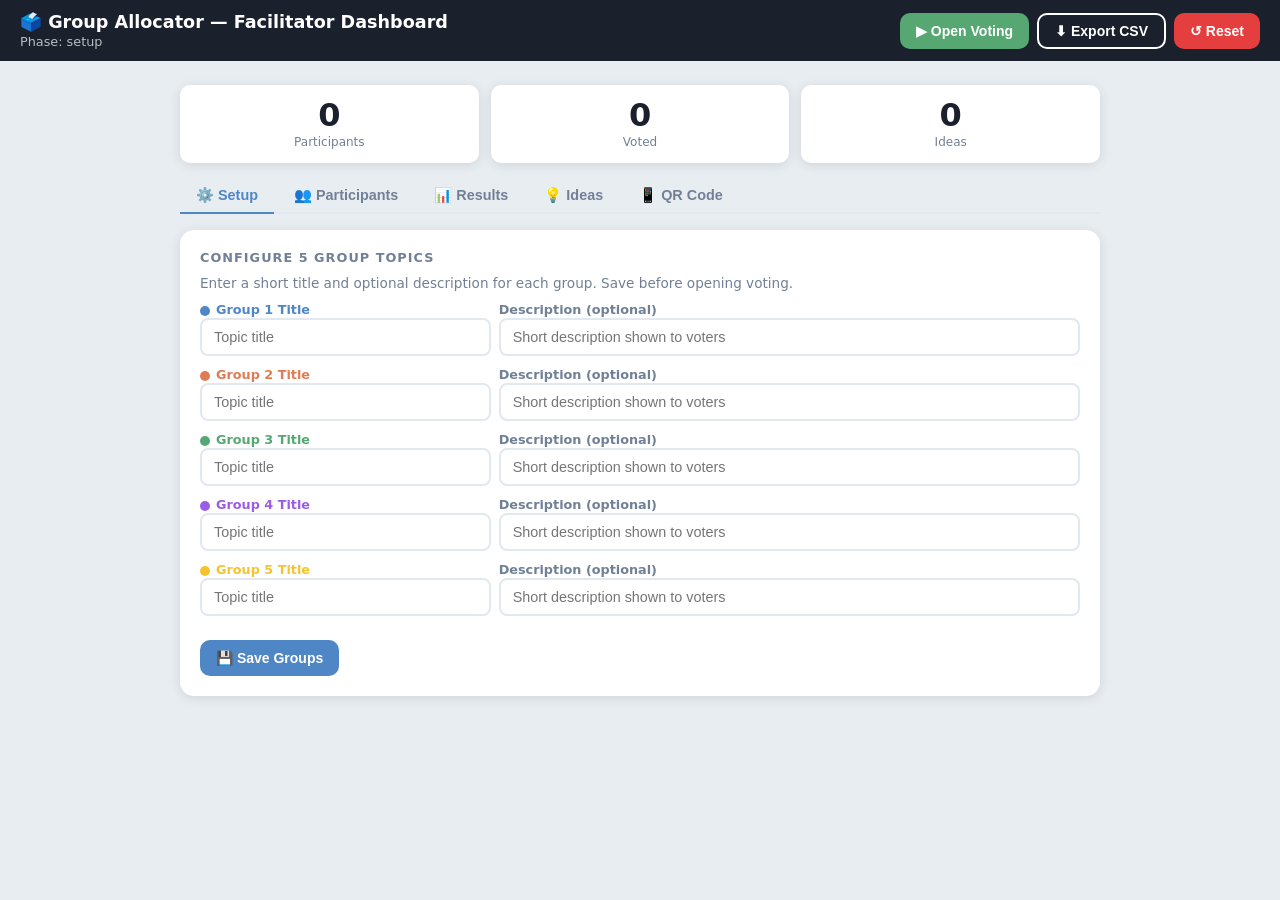
==== public/admin.html @ e99c0c17 "Initial commit" ====
<!DOCTYPE html>
<html lang="en">
<head>
  <meta charset="UTF-8" />
  <meta name="viewport" content="width=device-width, initial-scale=1.0" />
  <title>Facilitator Dashboard</title>
  <link rel="stylesheet" href="style.css" />
  <style>
    body { background: #e8edf2; }
    .admin-topbar {
      background: #1a202c;
      color: #fff;
      padding: 12px 20px;
      display: flex;
      align-items: center;
      justify-content: space-between;
      gap: 12px;
      flex-wrap: wrap;
    }
    .admin-topbar h1 { font-size: 1.1rem; font-weight: 700; }
    .admin-topbar .controls { display: flex; gap: 8px; flex-wrap: wrap; }

    .stats-row {
      display: flex;
      gap: 12px;
      margin-bottom: 16px;
      flex-wrap: wrap;
    }
    .stat-box {
      background: #fff;
      border-radius: 10px;
      padding: 14px 18px;
      flex: 1;
      min-width: 100px;
      text-align: center;
      box-shadow: var(--shadow);
    }
    .stat-box .stat-val { font-size: 2rem; font-weight: 800; line-height: 1; }
    .stat-box .stat-lbl { font-size: 0.75rem; color: var(--muted); margin-top: 4px; }

    .group-input-row {
      display: grid;
      grid-template-columns: 1fr 2fr;
      gap: 8px;
      margin-bottom: 8px;
    }
    @media(max-width:500px) { .group-input-row { grid-template-columns: 1fr; } }

    .group-dot {
      display: inline-block;
      width: 10px;
      height: 10px;
      border-radius: 50%;
      margin-right: 6px;
      vertical-align: middle;
    }

    .alloc-group {
      border-radius: 10px;
      padding: 14px;
      margin-bottom: 10px;
      border-left: 5px solid;
    }
    .alloc-group-title {
      font-weight: 700;
      font-size: 1rem;
      margin-bottom: 6px;
    }
    .alloc-members {
      display: flex;
      flex-wrap: wrap;
      gap: 6px;
    }
    .member-chip {
      background: rgba(0,0,0,0.07);
      border-radius: 99px;
      padding: 3px 12px;
      font-size: 0.8rem;
      font-weight: 500;
    }

    .tab-bar {
      display: flex;
      gap: 4px;
      margin-bottom: 16px;
      border-bottom: 2px solid #e2e8f0;
    }
    .tab-btn {
      padding: 8px 16px;
      border: none;
      background: none;
      cursor: pointer;
      font-size: 0.9rem;
      font-weight: 600;
      color: var(--muted);
      border-bottom: 2px solid transparent;
      margin-bottom: -2px;
      transition: color 0.15s;
    }
    .tab-btn.active { color: var(--c1); border-bottom-color: var(--c1); }

    .tab-panel { display: none; }
    .tab-panel.active { display: block; }

    #qr-img { display: block; margin: 0 auto; max-width: 220px; border-radius: 8px; }
  </style>
</head>
<body>

<!-- Top bar -->
<div class="admin-topbar">
  <div>
    <h1>🗳️ Group Allocator — Facilitator Dashboard</h1>
    <div id="phase-label" style="font-size:0.8rem; opacity:0.7; margin-top:2px;">Phase: setup</div>
  </div>
  <div class="controls">
    <button class="btn btn-success btn-sm" id="btn-open"    onclick="adminAction('open')">▶ Open Voting</button>
    <button class="btn btn-warning btn-sm" id="btn-close"   onclick="adminAction('close')" style="display:none">⏹ Close Voting</button>
    <button class="btn btn-primary btn-sm" id="btn-allocate" onclick="adminAction('allocate')" style="display:none">⚡ Run Allocation</button>
    <button class="btn btn-purple btn-sm" id="btn-ideas"   onclick="adminAction('ideas')" style="display:none">💡 Open Ideas</button>
    <button class="btn btn-outline btn-sm" style="color:#fff;border-color:#fff" onclick="exportCSV()">⬇ Export CSV</button>
    <button class="btn btn-danger btn-sm" onclick="confirmReset()">↺ Reset</button>
  </div>
</div>

<div class="page-wide">

  <!-- Stats -->
  <div class="stats-row">
    <div class="stat-box">
      <div class="stat-val" id="stat-participants">0</div>
      <div class="stat-lbl">Participants</div>
    </div>
    <div class="stat-box">
      <div class="stat-val" id="stat-voted">0</div>
      <div class="stat-lbl">Voted</div>
    </div>
    <div class="stat-box">
      <div class="stat-val" id="stat-ideas">0</div>
      <div class="stat-lbl">Ideas</div>
    </div>
  </div>

  <!-- Tabs -->
  <div class="tab-bar">
    <button class="tab-btn active" onclick="switchTab('setup')">⚙️ Setup</button>
    <button class="tab-btn" onclick="switchTab('participants')">👥 Participants</button>
    <button class="tab-btn" onclick="switchTab('results')">📊 Results</button>
    <button class="tab-btn" onclick="switchTab('ideas-tab')">💡 Ideas</button>
    <button class="tab-btn" onclick="switchTab('qr')">📱 QR Code</button>
  </div>

  <!-- ── Tab: Setup ──────────────────────────────────────────────────────────── -->
  <div class="tab-panel active" id="tab-setup">
    <div class="card">
      <div class="admin-section-title">Configure 5 Group Topics</div>
      <p class="text-muted mb-8" style="font-size:0.85rem;">Enter a short title and optional description for each group. Save before opening voting.</p>
      <div id="group-inputs">
        <!-- injected by JS -->
      </div>
      <button class="btn btn-primary btn-sm mt-16" onclick="saveGroups()">💾 Save Groups</button>
    </div>
  </div>

  <!-- ── Tab: Participants ───────────────────────────────────────────────────── -->
  <div class="tab-panel" id="tab-participants">
    <div class="card">
      <div class="admin-section-title">Registered Participants</div>
      <div id="participant-list">
        <p class="text-muted" style="font-size:0.85rem;">No participants yet.</p>
      </div>
    </div>
  </div>

  <!-- ── Tab: Results ───────────────────────────────────────────────────────── -->
  <div class="tab-panel" id="tab-results">
    <div id="results-placeholder" class="card text-center">
      <p class="text-muted">Run allocation to see group results here.</p>
    </div>
    <div id="allocation-results" style="display:none"></div>
  </div>

  <!-- ── Tab: Ideas ─────────────────────────────────────────────────────────── -->
  <div class="tab-panel" id="tab-ideas-tab">
    <div id="ideas-placeholder" class="card text-center">
      <p class="text-muted">Ideas will appear here once the ideas phase is open.</p>
    </div>
    <div id="ideas-container" style="display:none"></div>
  </div>

  <!-- ── Tab: QR Code ───────────────────────────────────────────────────────── -->
  <div class="tab-panel" id="tab-qr">
    <div class="card text-center">
      <div class="admin-section-title">Participant Join Link</div>
      <p class="text-muted mb-8" style="font-size:0.85rem;">Share this QR code or URL on your screen for participants to scan.</p>

      <!-- Network interface picker -->
      <div style="margin-bottom:12px;">
        <label style="font-size:0.8rem;font-weight:600;color:var(--muted);">Network Interface</label>
        <select id="ip-select" style="display:block;margin:6px auto;padding:8px 12px;border:2px solid #e2e8f0;border-radius:8px;font-size:0.9rem;min-width:260px;text-align:center;">
          <option value="">Loading…</option>
        </select>
      </div>

      <img id="qr-img" src="" alt="QR Code" style="display:none;" />
      <p id="qr-loading" class="text-muted">Loading QR code…</p>
      <p id="qr-error" class="text-muted" style="display:none;color:#e53e3e;"></p>
      <p class="mt-16" style="font-size:0.9rem; font-weight:600;" id="qr-url"></p>
    </div>

    <div class="card" style="text-align:left;margin-top:12px;">
      <div class="admin-section-title">⚠️ Can't connect?</div>
      <p style="font-size:0.85rem;color:var(--muted);margin-bottom:8px;">
        If phones can't reach the server, your firewall or corporate WiFi may be blocking connections. Try this:
      </p>
      <ol style="font-size:0.85rem;color:var(--muted);padding-left:20px;line-height:1.6;">
        <li><strong>Windows Mobile Hotspot:</strong> Open <em>Settings → Network → Mobile Hotspot</em>, turn it on, then have participants connect to your hotspot WiFi. Select the hotspot IP above.</li>
        <li><strong>Ask IT</strong> to temporarily allow inbound TCP on port 3000 for your laptop.</li>
      </ol>
    </div>
  </div>

  <!-- QR loader runs independently of Socket.IO -->
  <script>
    (function() {
      function loadQR(ip) {
        var qs = ip ? '?ip=' + encodeURIComponent(ip) : '';
        document.getElementById('qr-loading').style.display = '';
        document.getElementById('qr-img').style.display = 'none';
        document.getElementById('qr-error').style.display = 'none';

        fetch('/api/admin/qr' + qs)
          .then(function(r) { return r.json(); })
          .then(function(data) {
            document.getElementById('qr-img').src = data.dataUrl;
            document.getElementById('qr-img').style.display = 'block';
            document.getElementById('qr-loading').style.display = 'none';
            document.getElementById('qr-url').textContent = data.url;

            // Populate the IP dropdown (only on first load)
            var sel = document.getElementById('ip-select');
            if (sel.options.length <= 1 && data.interfaces) {
              sel.innerHTML = '';
              data.interfaces.forEach(function(iface) {
                var opt = document.createElement('option');
                opt.value = iface.ip;
                opt.textContent = iface.ip + '  (' + iface.name + ')';
                if (data.url.indexOf(iface.ip) !== -1) opt.selected = true;
                sel.appendChild(opt);
              });
            }
          })
          .catch(function(err) {
            document.getElementById('qr-loading').style.display = 'none';
            document.getElementById('qr-error').style.display = '';
            document.getElementById('qr-error').textContent = 'Failed to load QR code: ' + err.message;
          });
      }

      // Initial load
      loadQR('');

      // Re-generate QR when the user picks a different interface
      document.getElementById('ip-select').addEventListener('change', function() {
        loadQR(this.value);
      });
    })();
  </script>

  <!-- Build group inputs immediately (before socket scripts) -->
  <script>
    var GROUP_COLORS = ['#4F86C6', '#E07B54', '#57A773', '#9B5DE5', '#F4C430'];
    var GROUP_EMOJIS = ['💡', '🚀', '🌱', '🔬', '🎨'];

    function escHtml(str) {
      return String(str).replace(/&/g,'&amp;').replace(/</g,'&lt;').replace(/>/g,'&gt;').replace(/"/g,'&quot;');
    }

    function buildGroupInputs(groups) {
      var container = document.getElementById('group-inputs');
      container.innerHTML = '';
      for (var i = 0; i < 5; i++) {
        var g = (groups && groups[i]) || {};
        var color = GROUP_COLORS[i];
        container.innerHTML += '<div class="group-input-row">'
          + '<div>'
          + '<label style="font-size:0.8rem;font-weight:700;color:' + color + '">'
          + '<span class="group-dot" style="background:' + color + '"></span>Group ' + (i + 1) + ' Title'
          + '</label>'
          + '<input type="text" id="g-title-' + i + '" value="' + escHtml(g.title || '') + '" placeholder="Topic title" maxlength="100"'
          + ' style="border-radius:8px;padding:9px 12px;border:2px solid #e2e8f0;width:100%;font-size:0.9rem;" />'
          + '</div>'
          + '<div>'
          + '<label style="font-size:0.8rem;font-weight:700;color:var(--muted)">Description (optional)</label>'
          + '<input type="text" id="g-desc-' + i + '" value="' + escHtml(g.description || '') + '" placeholder="Short description shown to voters" maxlength="200"'
          + ' style="border-radius:8px;padding:9px 12px;border:2px solid #e2e8f0;width:100%;font-size:0.9rem;" />'
          + '</div>'
          + '<input type="hidden" id="g-id-' + i + '" value="' + (g.id || '') + '" />'
          + '</div>';
      }
    }

    // Render empty inputs immediately so the Setup tab is never blank
    buildGroupInputs([]);

    // Also fetch server state right away (works even if socket fails)
    fetch('/api/admin/state').then(function(r) { return r.json(); }).then(function(data) {
      if (data && data.groups && data.groups.length) buildGroupInputs(data.groups);
    }).catch(function() {});
  </script>

</div><!-- /page-wide -->

<div id="toast"></div>
<script src="/socket.io/socket.io.js"></script>
<script src="socket-client.js"></script>
<script>
  // GROUP_COLORS, GROUP_EMOJIS, escHtml, buildGroupInputs defined in earlier script block

  let currentState = null;

  // ── Socket ──────────────────────────────────────────────────────────────────
  socket.emit('join-admin');

  socket.on('admin-state', data => {
    currentState = data;
    applyAdminState(data);
  });
  socket.on('public-state', () => {
    // refresh admin state from server
    fetch('/api/admin/state').then(r => r.json()).then(applyAdminState);
  });

  // ── Apply admin state ───────────────────────────────────────────────────────
  function applyAdminState(data) {
    currentState = data;
    const { phase, groups, participants, allocations, ideas } = data;

    // Phase label + button visibility
    document.getElementById('phase-label').textContent = 'Phase: ' + phase;
    document.getElementById('btn-open').style.display     = (phase === 'setup') ? '' : 'none';
    document.getElementById('btn-close').style.display    = (phase === 'voting') ? '' : 'none';
    document.getElementById('btn-allocate').style.display = (phase === 'closed') ? '' : 'none';
    document.getElementById('btn-ideas').style.display    = (phase === 'allocated') ? '' : 'none';

    // Stats
    const totalIdeas = Object.values(ideas || {}).reduce((acc, arr) => acc + arr.length, 0);
    document.getElementById('stat-participants').textContent = participants.length;
    document.getElementById('stat-voted').textContent = participants.filter(p => p.voted).length;
    document.getElementById('stat-ideas').textContent = totalIdeas;

    // Group inputs (only prefill if not already filled)
    const titles = Array.from({length:5}, (_, i) => document.getElementById('g-title-' + i)?.value);
    const hasContent = titles.some(t => t && t.trim());
    if (!hasContent && groups && groups.length) buildGroupInputs(groups);

    // Participant list
    renderParticipants(participants, groups, allocations);

    // Results
    if (phase === 'allocated' || phase === 'ideas') {
      renderResults(groups, allocations, participants);
    }

    // Ideas
    if (phase === 'ideas') {
      renderIdeas(groups, ideas);
    }
  }

  function renderParticipants(participants, groups, allocations) {
    const list = document.getElementById('participant-list');
    if (!participants.length) {
      list.innerHTML = '<p class="text-muted" style="font-size:0.85rem;">No participants yet.</p>';
      return;
    }
    list.innerHTML = participants.map(p => {
      const g = p.allocatedGroup ? (groups || []).find(x => x.id === p.allocatedGroup) : null;
      return `
        <div class="participant-row">
          <span class="participant-name">${escHtml(p.name)}</span>
          <div style="display:flex;gap:6px;align-items:center;">
            ${g ? `<span class="badge" style="background:${g.color}22;color:${g.color}">${escHtml(g.title)}</span>` : ''}
            <span class="badge ${p.voted ? 'badge-voted' : 'badge-pending'}">${p.voted ? 'Voted ✓' : 'Pending'}</span>
          </div>
        </div>
      `;
    }).join('');
  }

  function renderResults(groups, allocations, participants) {
    if (!allocations || !Object.keys(allocations).length) return;
    const ph = document.getElementById('results-placeholder');
    const box = document.getElementById('allocation-results');
    ph.style.display = 'none';
    box.style.display = '';
    box.innerHTML = (groups || []).map((g, i) => {
      const members = (allocations[g.id] || []).map(pid => {
        const p = participants.find(x => x.id === pid);
        return p ? `<span class="member-chip">${escHtml(p.name)}</span>` : '';
      }).join('');
      return `
        <div class="alloc-group" style="border-left-color:${g.color};background:${g.color}11;">
          <div class="alloc-group-title">
            ${GROUP_EMOJIS[i]} ${escHtml(g.title)}
            <span style="font-weight:400;color:var(--muted);font-size:0.85rem;margin-left:6px;">(${(allocations[g.id]||[]).length} members)</span>
          </div>
          <div class="alloc-members">${members || '<span style="font-size:0.8rem;color:var(--muted)">No members</span>'}</div>
        </div>
      `;
    }).join('');
  }

  function renderIdeas(groups, ideas) {
    if (!ideas) return;
    const hasAny = Object.values(ideas).some(a => a.length > 0);
    const ph = document.getElementById('ideas-placeholder');
    const box = document.getElementById('ideas-container');
    if (!hasAny) { ph.style.display = ''; box.style.display = 'none'; return; }
    ph.style.display = 'none';
    box.style.display = '';
    box.innerHTML = (groups || []).map((g, i) => {
      const groupIdeas = ideas[g.id] || [];
      if (!groupIdeas.length) return '';
      return `
        <div class="card mb-16" style="border-top:4px solid ${g.color};">
          <div class="admin-section-title">${GROUP_EMOJIS[i]} ${escHtml(g.title)}</div>
          ${groupIdeas.map(idea => `
            <div class="idea-item">
              <div class="idea-author">${escHtml(idea.participantName)} · ${new Date(idea.submittedAt).toLocaleTimeString()}</div>
              ${escHtml(idea.text)}
            </div>
          `).join('')}
        </div>
      `;
    }).join('');
  }

  // ── Tab switching ───────────────────────────────────────────────────────────
  function switchTab(name) {
    document.querySelectorAll('.tab-panel').forEach(p => p.classList.remove('active'));
    document.querySelectorAll('.tab-btn').forEach(b => b.classList.remove('active'));
    document.getElementById('tab-' + name).classList.add('active');
    event.target.classList.add('active');
  }

  // ── Admin actions ───────────────────────────────────────────────────────────
  async function adminAction(action) {
    try {
      const res = await fetch('/api/admin/' + action, { method: 'POST' });
      const data = await res.json();
      if (!res.ok) { showToast('Error: ' + (data.error || 'Unknown error')); return; }
      if (action === 'allocate') {
        showToast('Groups allocated! ✓');
        // Switch to results tab
        document.querySelectorAll('.tab-btn').forEach(b => b.classList.remove('active'));
        document.querySelectorAll('.tab-panel').forEach(p => p.classList.remove('active'));
        document.getElementById('tab-results').classList.add('active');
        document.querySelector('[onclick="switchTab(\'results\')"]').classList.add('active');
      }
    } catch (err) {
      showToast('Connection error');
    }
  }

  async function saveGroups() {
    const groups = [];
    for (let i = 0; i < 5; i++) {
      const title = document.getElementById('g-title-' + i).value.trim();
      const desc  = document.getElementById('g-desc-' + i).value.trim();
      const id    = document.getElementById('g-id-' + i).value;
      if (!title) { showToast(`Group ${i+1} needs a title`); return; }
      groups.push({ id: id || undefined, title, description: desc });
    }
    try {
      const res = await fetch('/api/admin/groups', {
        method: 'POST',
        headers: { 'Content-Type': 'application/json' },
        body: JSON.stringify({ groups }),
      });
      const data = await res.json();
      if (!res.ok) { showToast('Error: ' + (data.error || 'Unknown')); return; }
      showToast('Groups saved ✓');
      // Update hidden IDs
      data.groups.forEach((g, i) => {
        const el = document.getElementById('g-id-' + i);
        if (el) el.value = g.id;
      });
    } catch (err) {
      showToast('Connection error');
    }
  }

  function exportCSV() {
    window.location.href = '/api/admin/export';
  }

  async function confirmReset() {
    if (!confirm('Reset the entire session? All votes, participants, and ideas will be cleared.')) return;
    await fetch('/api/admin/reset', { method: 'POST' });
    showToast('Session reset ✓');
    buildGroupInputs([]);
  }

</script>
</body>
</html>
---- public/style.css ----
/* style.css — shared styles, mobile-first */

:root {
  --c1: #4F86C6;
  --c2: #E07B54;
  --c3: #57A773;
  --c4: #9B5DE5;
  --c5: #F4C430;
  --bg: #f0f4f8;
  --surface: #ffffff;
  --text: #1a202c;
  --muted: #718096;
  --radius: 14px;
  --shadow: 0 2px 12px rgba(0,0,0,0.10);
  --font: 'Segoe UI', system-ui, -apple-system, sans-serif;
}

* { box-sizing: border-box; margin: 0; padding: 0; }

body {
  font-family: var(--font);
  background: var(--bg);
  color: var(--text);
  min-height: 100vh;
  padding: 0;
}

/* ── Layout ──────────────────────────────────────────────────────────────────── */
.page {
  max-width: 480px;
  margin: 0 auto;
  padding: 24px 16px 48px;
}

.page-wide {
  max-width: 960px;
  margin: 0 auto;
  padding: 24px 20px 48px;
}

/* ── Header ──────────────────────────────────────────────────────────────────── */
.app-header {
  text-align: center;
  margin-bottom: 28px;
}
.app-header .logo {
  font-size: 2rem;
  margin-bottom: 4px;
}
.app-header h1 {
  font-size: 1.4rem;
  font-weight: 700;
  color: var(--text);
}
.app-header p {
  font-size: 0.9rem;
  color: var(--muted);
  margin-top: 4px;
}

/* ── Card ────────────────────────────────────────────────────────────────────── */
.card {
  background: var(--surface);
  border-radius: var(--radius);
  box-shadow: var(--shadow);
  padding: 20px;
  margin-bottom: 16px;
}

/* ── Buttons ─────────────────────────────────────────────────────────────────── */
.btn {
  display: inline-flex;
  align-items: center;
  justify-content: center;
  gap: 8px;
  padding: 14px 24px;
  border: none;
  border-radius: 10px;
  font-size: 1rem;
  font-weight: 600;
  cursor: pointer;
  transition: opacity 0.15s, transform 0.1s;
  text-decoration: none;
  min-height: 48px;
}
.btn:active { transform: scale(0.97); }
.btn:disabled { opacity: 0.45; cursor: not-allowed; }
.btn-primary   { background: var(--c1); color: #fff; }
.btn-success   { background: var(--c3); color: #fff; }
.btn-warning   { background: var(--c2); color: #fff; }
.btn-danger    { background: #e53e3e; color: #fff; }
.btn-purple    { background: var(--c4); color: #fff; }
.btn-gold      { background: var(--c5); color: #333; }
.btn-outline   { background: transparent; border: 2px solid var(--c1); color: var(--c1); }
.btn-block     { width: 100%; display: flex; }
.btn-sm        { padding: 8px 16px; font-size: 0.875rem; min-height: 36px; }

/* ── Forms ───────────────────────────────────────────────────────────────────── */
.form-group { margin-bottom: 16px; }
.form-group label {
  display: block;
  font-weight: 600;
  margin-bottom: 6px;
  font-size: 0.95rem;
}
.form-group input,
.form-group textarea {
  width: 100%;
  padding: 13px 14px;
  border: 2px solid #e2e8f0;
  border-radius: 10px;
  font-size: 1rem;
  font-family: var(--font);
  transition: border-color 0.15s;
  background: #fff;
}
.form-group input:focus,
.form-group textarea:focus {
  outline: none;
  border-color: var(--c1);
}
.form-group textarea {
  min-height: 100px;
  resize: vertical;
}

/* ── Group cards ─────────────────────────────────────────────────────────────── */
.group-card {
  border-radius: var(--radius);
  padding: 16px;
  margin-bottom: 12px;
  cursor: pointer;
  border: 3px solid transparent;
  transition: border-color 0.15s, transform 0.1s, box-shadow 0.15s;
  position: relative;
  background: #fff;
  box-shadow: var(--shadow);
}
.group-card:active { transform: scale(0.98); }
.group-card .group-title {
  font-weight: 700;
  font-size: 1.05rem;
  margin-bottom: 4px;
}
.group-card .group-description {
  font-size: 0.875rem;
  color: var(--muted);
}
.group-card .group-accent {
  width: 6px;
  border-radius: 6px;
  position: absolute;
  left: 0;
  top: 0;
  bottom: 0;
  border-top-left-radius: var(--radius);
  border-bottom-left-radius: var(--radius);
}
.group-card .rank-badge {
  position: absolute;
  top: 50%;
  right: 16px;
  transform: translateY(-50%);
  width: 36px;
  height: 36px;
  border-radius: 50%;
  display: flex;
  align-items: center;
  justify-content: center;
  font-weight: 800;
  font-size: 1rem;
  color: #fff;
}
.group-card.selected {
  border-width: 3px;
}

/* ── Pill badges ─────────────────────────────────────────────────────────────── */
.badge {
  display: inline-block;
  padding: 3px 10px;
  border-radius: 99px;
  font-size: 0.78rem;
  font-weight: 600;
}
.badge-voted   { background: #c6f6d5; color: #276749; }
.badge-pending { background: #feebc8; color: #7b341e; }
.badge-group-1 { background: #bee3f8; color: #2c5282; }

/* ── Status / phase banner ───────────────────────────────────────────────────── */
.phase-banner {
  border-radius: 10px;
  padding: 12px 16px;
  margin-bottom: 20px;
  font-weight: 600;
  text-align: center;
  font-size: 0.95rem;
}
.phase-setup     { background: #e2e8f0; color: #4a5568; }
.phase-voting    { background: #c6f6d5; color: #22543d; }
.phase-closed    { background: #feebc8; color: #7b341e; }
.phase-allocated { background: #bee3f8; color: #2c5282; }
.phase-ideas     { background: #e9d8fd; color: #44337a; }

/* ── Spinner ─────────────────────────────────────────────────────────────────── */
.spinner {
  width: 48px;
  height: 48px;
  border: 5px solid #e2e8f0;
  border-top-color: var(--c1);
  border-radius: 50%;
  animation: spin 0.8s linear infinite;
  margin: 24px auto;
}
@keyframes spin { to { transform: rotate(360deg); } }

/* ── Confetti splash (allocation reveal) ─────────────────────────────────────── */
.reveal-card {
  text-align: center;
  padding: 32px 20px;
  animation: popIn 0.5s cubic-bezier(0.34,1.56,0.64,1) both;
}
@keyframes popIn {
  from { opacity: 0; transform: scale(0.7); }
  to   { opacity: 1; transform: scale(1); }
}
.reveal-card .group-emoji { font-size: 3.5rem; margin-bottom: 8px; }
.reveal-card .group-name  { font-size: 1.6rem; font-weight: 800; }
.reveal-card .group-desc  { color: var(--muted); margin-top: 6px; }

/* ── Admin layout ────────────────────────────────────────────────────────────── */
.admin-grid {
  display: grid;
  grid-template-columns: 1fr 1fr;
  gap: 16px;
}
@media (max-width: 640px) {
  .admin-grid { grid-template-columns: 1fr; }
}
.admin-section-title {
  font-size: 0.8rem;
  font-weight: 700;
  text-transform: uppercase;
  letter-spacing: 0.08em;
  color: var(--muted);
  margin-bottom: 10px;
}

/* ── Participant list ────────────────────────────────────────────────────────── */
.participant-row {
  display: flex;
  align-items: center;
  justify-content: space-between;
  padding: 9px 0;
  border-bottom: 1px solid #f0f4f8;
  font-size: 0.9rem;
}
.participant-row:last-child { border-bottom: none; }
.participant-name { font-weight: 500; }

/* ── Ideas list ─────────────────────────────────────────────────────────────── */
.idea-item {
  padding: 10px 12px;
  border-radius: 8px;
  background: #f7fafc;
  margin-bottom: 8px;
  font-size: 0.9rem;
}
.idea-item .idea-author {
  font-weight: 600;
  font-size: 0.78rem;
  color: var(--muted);
  margin-bottom: 3px;
}

/* ── Misc ────────────────────────────────────────────────────────────────────── */
.text-muted   { color: var(--muted); }
.text-center  { text-align: center; }
.mt-8  { margin-top: 8px; }
.mt-16 { margin-top: 16px; }
.mt-24 { margin-top: 24px; }
.mb-8  { margin-bottom: 8px; }
.emoji-icon { font-size: 1.6rem; vertical-align: middle; }

/* ── Notification toast ──────────────────────────────────────────────────────── */
#toast {
  position: fixed;
  bottom: 24px;
  left: 50%;
  transform: translateX(-50%) translateY(80px);
  background: #2d3748;
  color: #fff;
  padding: 12px 24px;
  border-radius: 99px;
  font-size: 0.9rem;
  font-weight: 500;
  opacity: 0;
  transition: opacity 0.2s, transform 0.3s;
  pointer-events: none;
  z-index: 9999;
  white-space: nowrap;
}
#toast.show {
  opacity: 1;
  transform: translateX(-50%) translateY(0);
}
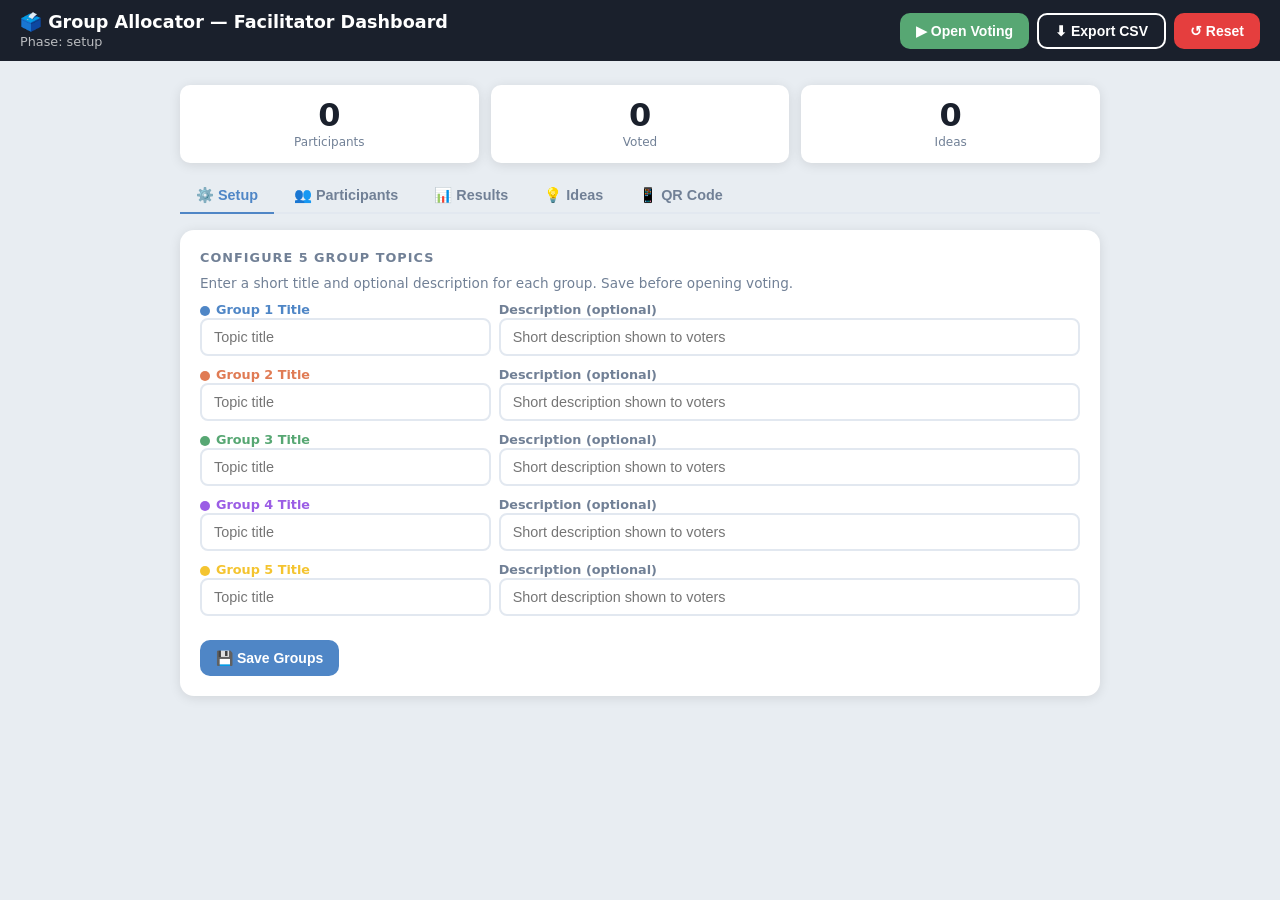
==== commit f0ebe416: "Make all pages resilient to Socket.IO failures - use fetch fallbacks" ====
--- a/public/admin.html
+++ b/public/admin.html
@@ -319,17 +319,21 @@
 
   let currentState = null;
 
-  // ── Socket ──────────────────────────────────────────────────────────────────
-  socket.emit('join-admin');
-
-  socket.on('admin-state', data => {
-    currentState = data;
-    applyAdminState(data);
-  });
-  socket.on('public-state', () => {
-    // refresh admin state from server
-    fetch('/api/admin/state').then(r => r.json()).then(applyAdminState);
-  });
+  // ── Socket (guarded — page works without it via fetch fallback) ─────────────
+  if (socket) {
+    socket.emit('join-admin');
+
+    socket.on('admin-state', data => {
+      currentState = data;
+      applyAdminState(data);
+    });
+    socket.on('public-state', () => {
+      fetch('/api/admin/state').then(r => r.json()).then(applyAdminState);
+    });
+  }
+
+  // Fetch admin state immediately (works even if socket fails)
+  fetch('/api/admin/state').then(r => r.json()).then(applyAdminState).catch(() => {});
 
   // ── Apply admin state ───────────────────────────────────────────────────────
   function applyAdminState(data) {
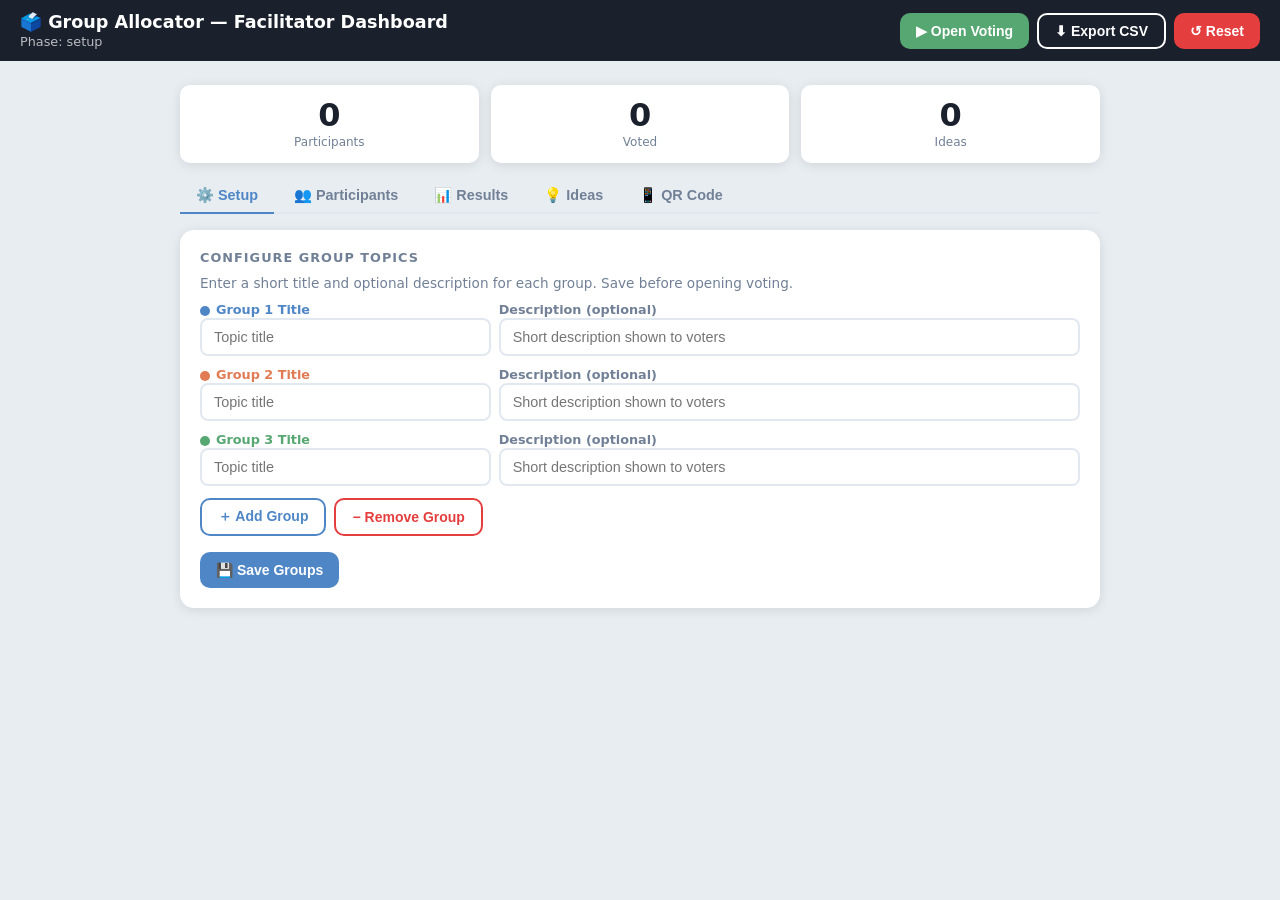
==== commit 899e8f56: "Dynamic group count: default 3, add/remove buttons (2-10 range)" ====
--- a/public/admin.html
+++ b/public/admin.html
@@ -153,10 +153,14 @@
   <!-- ── Tab: Setup ──────────────────────────────────────────────────────────── -->
   <div class="tab-panel active" id="tab-setup">
     <div class="card">
-      <div class="admin-section-title">Configure 5 Group Topics</div>
+      <div class="admin-section-title">Configure Group Topics</div>
       <p class="text-muted mb-8" style="font-size:0.85rem;">Enter a short title and optional description for each group. Save before opening voting.</p>
       <div id="group-inputs">
         <!-- injected by JS -->
+      </div>
+      <div style="display:flex;gap:8px;margin-top:12px;flex-wrap:wrap;">
+        <button class="btn btn-outline btn-sm" id="btn-add-group" onclick="addGroupRow()">＋ Add Group</button>
+        <button class="btn btn-outline btn-sm" id="btn-remove-group" onclick="removeGroupRow()" style="color:#e53e3e;border-color:#e53e3e;">− Remove Group</button>
       </div>
       <button class="btn btn-primary btn-sm mt-16" onclick="saveGroups()">💾 Save Groups</button>
     </div>
@@ -269,19 +273,23 @@
 
   <!-- Build group inputs immediately (before socket scripts) -->
   <script>
-    var GROUP_COLORS = ['#4F86C6', '#E07B54', '#57A773', '#9B5DE5', '#F4C430'];
-    var GROUP_EMOJIS = ['💡', '🚀', '🌱', '🔬', '🎨'];
+    var GROUP_COLORS = ['#4F86C6', '#E07B54', '#57A773', '#9B5DE5', '#F4C430', '#FF6B6B', '#48DBFB', '#FF9FF3', '#1DD1A1', '#54A0FF'];
+    var GROUP_EMOJIS = ['💡', '🚀', '🌱', '🔬', '🎨', '🔥', '💎', '🌈', '⭐', '🎯'];
+    var MIN_GROUPS = 2;
+    var MAX_GROUPS = 10;
+    var _groupCount = 3;
 
     function escHtml(str) {
       return String(str).replace(/&/g,'&amp;').replace(/</g,'&lt;').replace(/>/g,'&gt;').replace(/"/g,'&quot;');
     }
 
     function buildGroupInputs(groups) {
+      if (groups && groups.length) _groupCount = groups.length;
       var container = document.getElementById('group-inputs');
       container.innerHTML = '';
-      for (var i = 0; i < 5; i++) {
+      for (var i = 0; i < _groupCount; i++) {
         var g = (groups && groups[i]) || {};
-        var color = GROUP_COLORS[i];
+        var color = GROUP_COLORS[i % GROUP_COLORS.length];
         container.innerHTML += '<div class="group-input-row">'
           + '<div>'
           + '<label style="font-size:0.8rem;font-weight:700;color:' + color + '">'
@@ -298,9 +306,48 @@
           + '<input type="hidden" id="g-id-' + i + '" value="' + (g.id || '') + '" />'
           + '</div>';
       }
-    }
-
-    // Render empty inputs immediately so the Setup tab is never blank
+      updateGroupButtons();
+    }
+
+    function addGroupRow() {
+      if (_groupCount >= MAX_GROUPS) return;
+      // Preserve current values
+      var current = collectCurrentGroups();
+      _groupCount++;
+      buildGroupInputs(current);
+    }
+
+    function removeGroupRow() {
+      if (_groupCount <= MIN_GROUPS) return;
+      var current = collectCurrentGroups();
+      _groupCount--;
+      current = current.slice(0, _groupCount);
+      buildGroupInputs(current);
+    }
+
+    function collectCurrentGroups() {
+      var result = [];
+      for (var i = 0; i < _groupCount; i++) {
+        var tEl = document.getElementById('g-title-' + i);
+        var dEl = document.getElementById('g-desc-' + i);
+        var idEl = document.getElementById('g-id-' + i);
+        result.push({
+          id: idEl ? idEl.value : '',
+          title: tEl ? tEl.value : '',
+          description: dEl ? dEl.value : ''
+        });
+      }
+      return result;
+    }
+
+    function updateGroupButtons() {
+      var addBtn = document.getElementById('btn-add-group');
+      var rmBtn = document.getElementById('btn-remove-group');
+      if (addBtn) addBtn.disabled = (_groupCount >= MAX_GROUPS);
+      if (rmBtn) rmBtn.disabled = (_groupCount <= MIN_GROUPS);
+    }
+
+    // Render 3 empty inputs immediately so the Setup tab is never blank
     buildGroupInputs([]);
 
     // Also fetch server state right away (works even if socket fails)
@@ -354,7 +401,7 @@
     document.getElementById('stat-ideas').textContent = totalIdeas;
 
     // Group inputs (only prefill if not already filled)
-    const titles = Array.from({length:5}, (_, i) => document.getElementById('g-title-' + i)?.value);
+    const titles = Array.from({length: _groupCount}, (_, i) => document.getElementById('g-title-' + i)?.value);
     const hasContent = titles.some(t => t && t.trim());
     if (!hasContent && groups && groups.length) buildGroupInputs(groups);
 
@@ -469,11 +516,11 @@
 
   async function saveGroups() {
     const groups = [];
-    for (let i = 0; i < 5; i++) {
+    for (let i = 0; i < _groupCount; i++) {
       const title = document.getElementById('g-title-' + i).value.trim();
       const desc  = document.getElementById('g-desc-' + i).value.trim();
       const id    = document.getElementById('g-id-' + i).value;
-      if (!title) { showToast(`Group ${i+1} needs a title`); return; }
+      if (!title) { showToast('Group ' + (i+1) + ' needs a title'); return; }
       groups.push({ id: id || undefined, title, description: desc });
     }
     try {
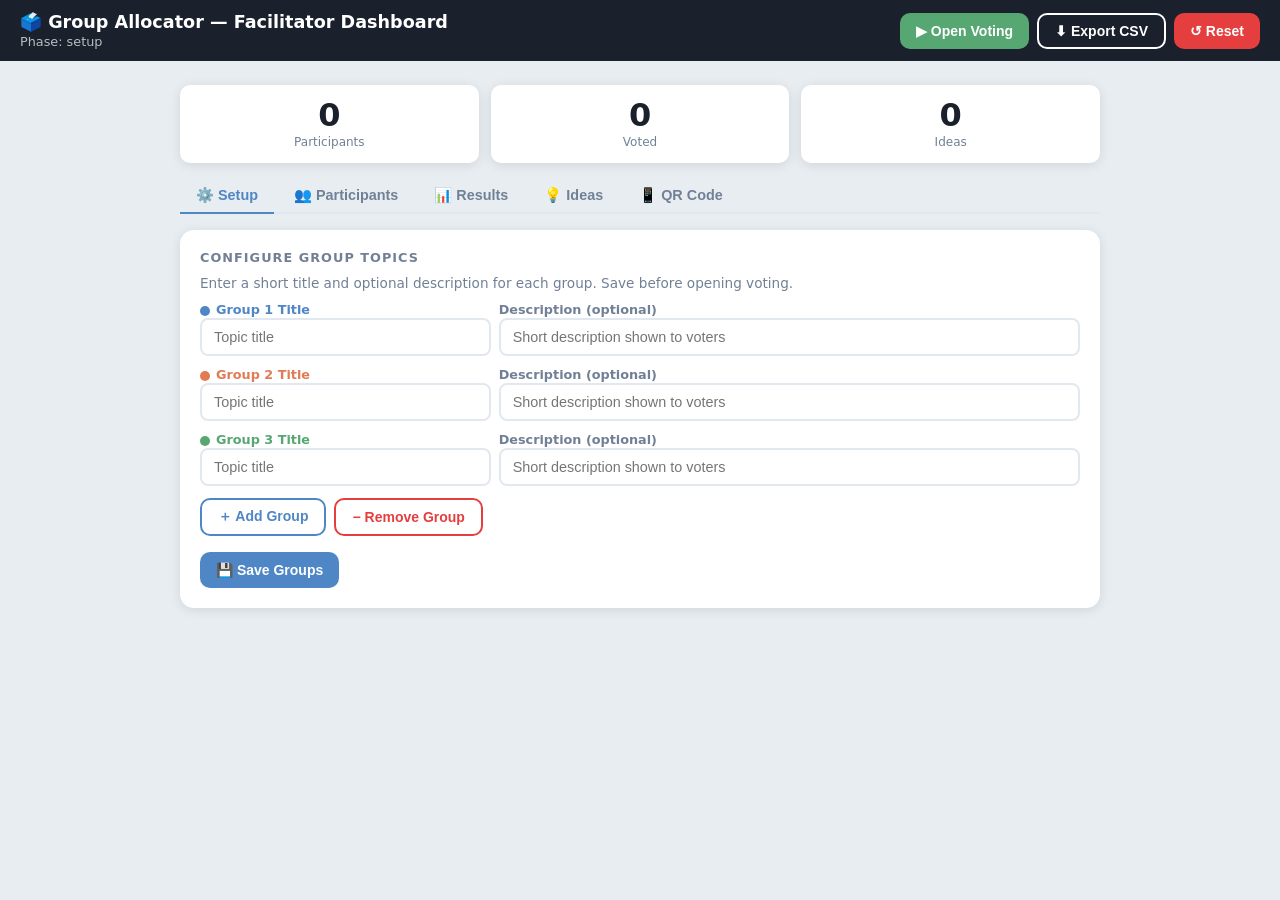
==== commit 8908b523: "Fix add group button: pass explicit count to prevent length override" ====
--- a/public/admin.html
+++ b/public/admin.html
@@ -283,8 +283,12 @@
       return String(str).replace(/&/g,'&amp;').replace(/</g,'&lt;').replace(/>/g,'&gt;').replace(/"/g,'&quot;');
     }
 
-    function buildGroupInputs(groups) {
-      if (groups && groups.length) _groupCount = groups.length;
+    function buildGroupInputs(groups, count) {
+      if (typeof count === 'number') {
+        _groupCount = count;
+      } else if (groups && groups.length) {
+        _groupCount = groups.length;
+      }
       var container = document.getElementById('group-inputs');
       container.innerHTML = '';
       for (var i = 0; i < _groupCount; i++) {
@@ -311,10 +315,9 @@
 
     function addGroupRow() {
       if (_groupCount >= MAX_GROUPS) return;
-      // Preserve current values
       var current = collectCurrentGroups();
       _groupCount++;
-      buildGroupInputs(current);
+      buildGroupInputs(current, _groupCount);
     }
 
     function removeGroupRow() {
@@ -322,7 +325,7 @@
       var current = collectCurrentGroups();
       _groupCount--;
       current = current.slice(0, _groupCount);
-      buildGroupInputs(current);
+      buildGroupInputs(current, _groupCount);
     }
 
     function collectCurrentGroups() {
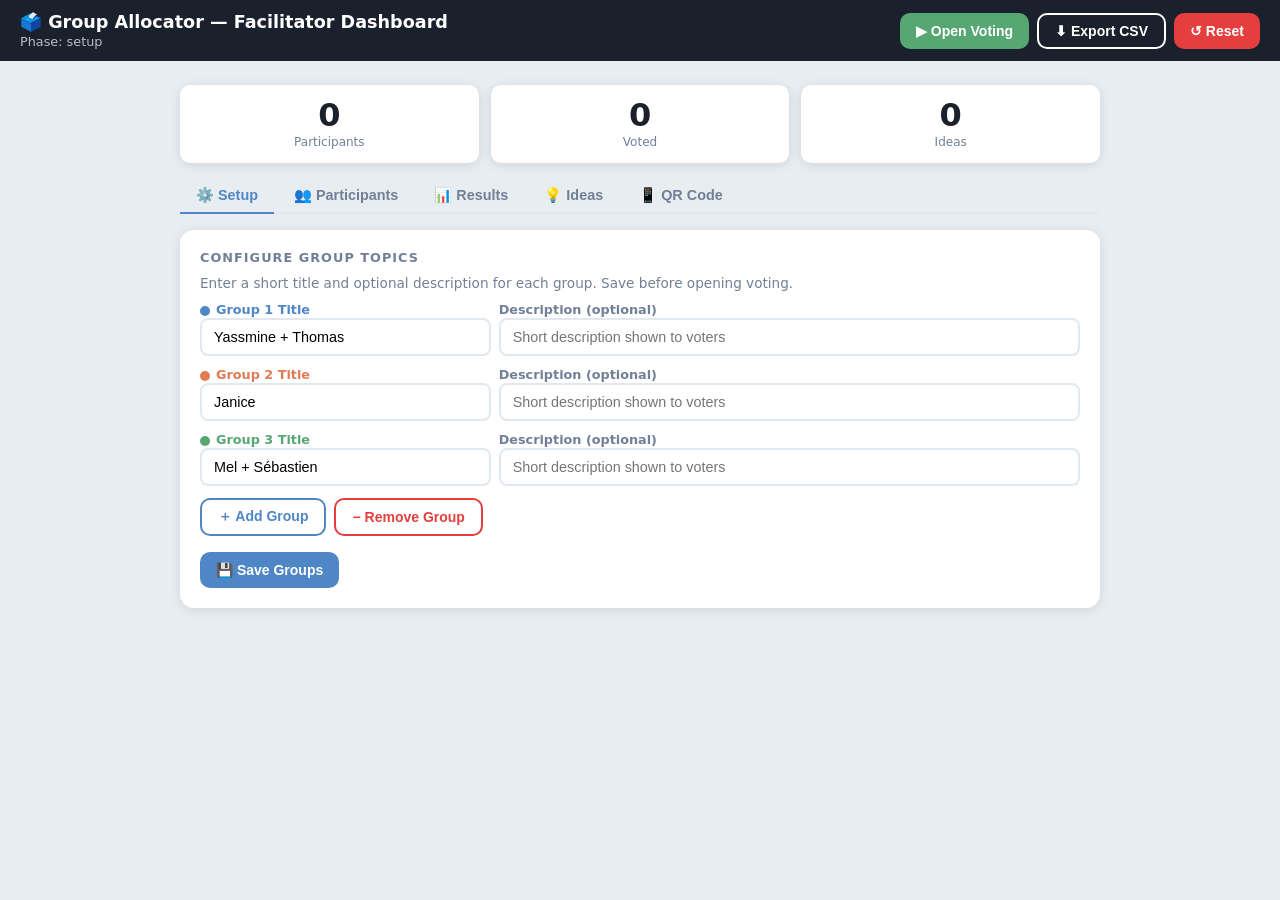
==== commit c0184ced: "Set default group titles" ====
--- a/public/admin.html
+++ b/public/admin.html
@@ -350,8 +350,12 @@
       if (rmBtn) rmBtn.disabled = (_groupCount <= MIN_GROUPS);
     }
 
-    // Render 3 empty inputs immediately so the Setup tab is never blank
-    buildGroupInputs([]);
+    // Render default inputs immediately so the Setup tab is never blank
+    buildGroupInputs([
+      { title: 'Yassmine + Thomas', description: '' },
+      { title: 'Janice', description: '' },
+      { title: 'Mel + S\u00e9bastien', description: '' }
+    ]);
 
     // Also fetch server state right away (works even if socket fails)
     fetch('/api/admin/state').then(function(r) { return r.json(); }).then(function(data) {
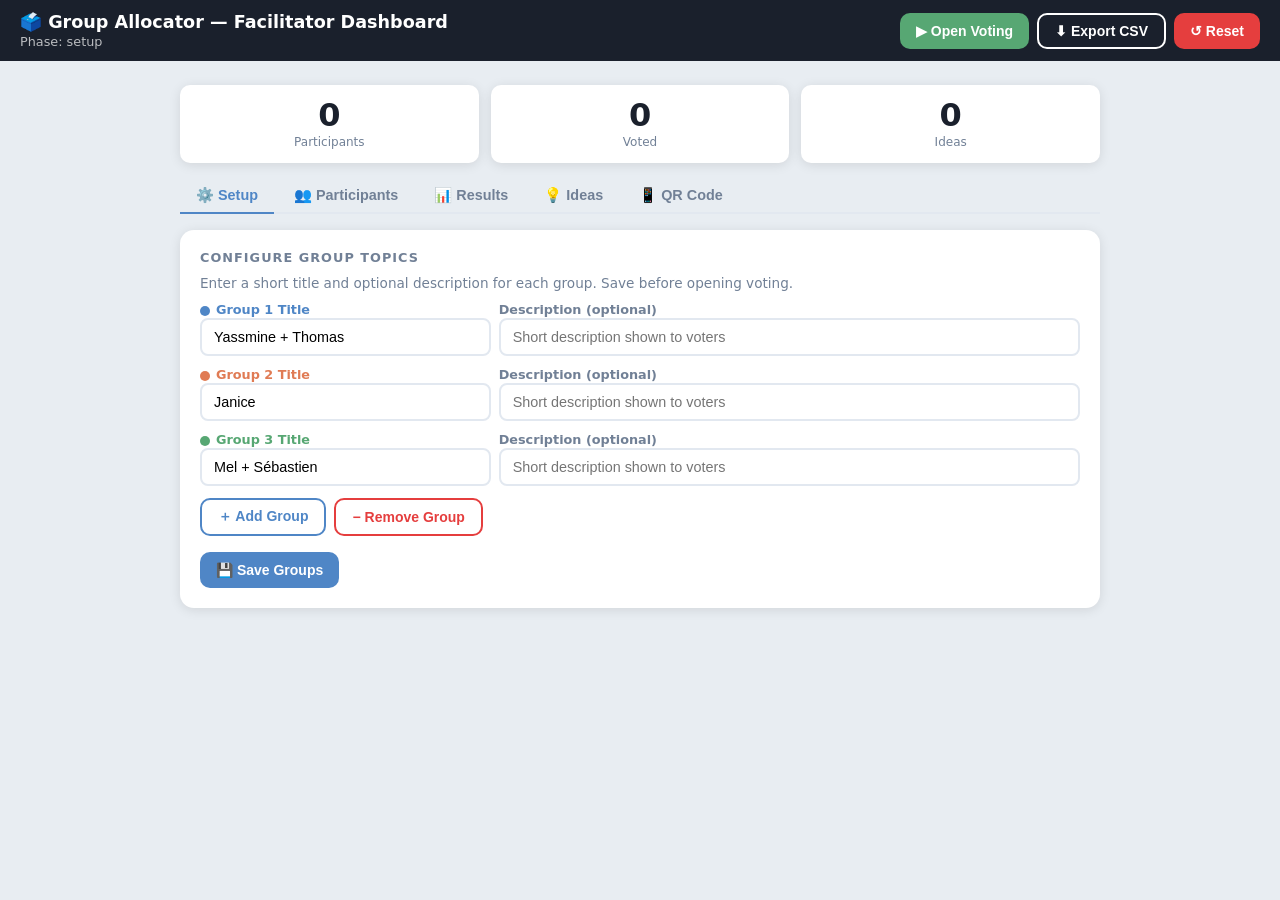
==== commit 75f3db81: "Add 3s polling fallback on admin page for live participant/vote/idea counts" ====
--- a/public/admin.html
+++ b/public/admin.html
@@ -389,6 +389,13 @@
   // Fetch admin state immediately (works even if socket fails)
   fetch('/api/admin/state').then(r => r.json()).then(applyAdminState).catch(() => {});
 
+  // Polling fallback — auto-refresh every 3s if socket isn't connected
+  if (!socket) {
+    setInterval(() => {
+      fetch('/api/admin/state').then(r => r.json()).then(applyAdminState).catch(() => {});
+    }, 3000);
+  }
+
   // ── Apply admin state ───────────────────────────────────────────────────────
   function applyAdminState(data) {
     currentState = data;
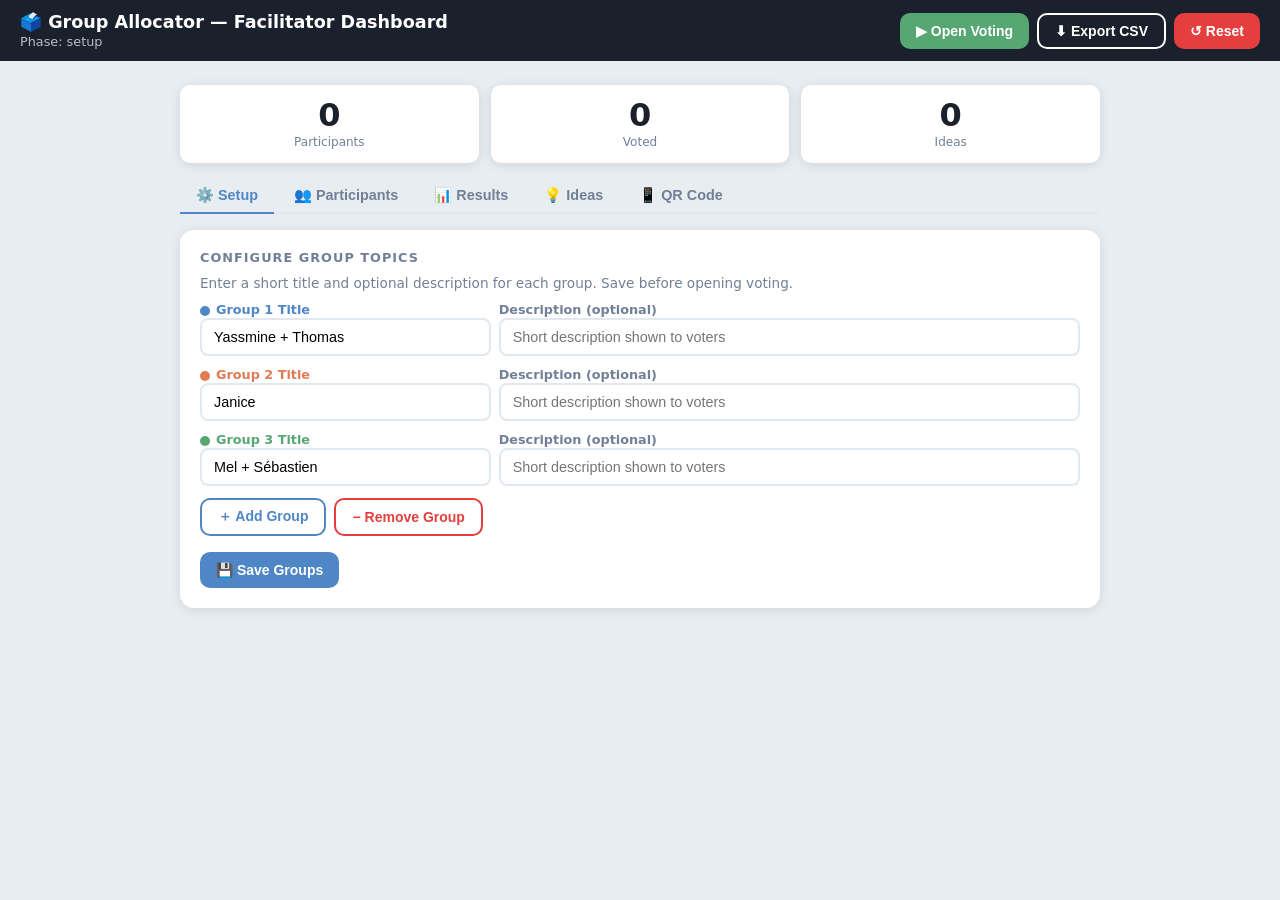
==== commit 5ac6d808: "Disable Save Groups and add/remove buttons after voting opens" ====
--- a/public/admin.html
+++ b/public/admin.html
@@ -162,7 +162,7 @@
         <button class="btn btn-outline btn-sm" id="btn-add-group" onclick="addGroupRow()">＋ Add Group</button>
         <button class="btn btn-outline btn-sm" id="btn-remove-group" onclick="removeGroupRow()" style="color:#e53e3e;border-color:#e53e3e;">− Remove Group</button>
       </div>
-      <button class="btn btn-primary btn-sm mt-16" onclick="saveGroups()">💾 Save Groups</button>
+      <button class="btn btn-primary btn-sm mt-16" id="btn-save-groups" onclick="saveGroups()">💾 Save Groups</button>
     </div>
   </div>
 
@@ -408,6 +408,15 @@
     document.getElementById('btn-allocate').style.display = (phase === 'closed') ? '' : 'none';
     document.getElementById('btn-ideas').style.display    = (phase === 'allocated') ? '' : 'none';
 
+    // Disable setup controls once voting has been opened
+    const setupLocked = (phase !== 'setup');
+    document.getElementById('btn-save-groups').disabled = setupLocked;
+    document.getElementById('btn-add-group').disabled = setupLocked;
+    document.getElementById('btn-remove-group').disabled = setupLocked;
+    if (setupLocked) {
+      document.getElementById('btn-save-groups').textContent = '✓ Groups Saved';
+    }
+
     // Stats
     const totalIdeas = Object.values(ideas || {}).reduce((acc, arr) => acc + arr.length, 0);
     document.getElementById('stat-participants').textContent = participants.length;
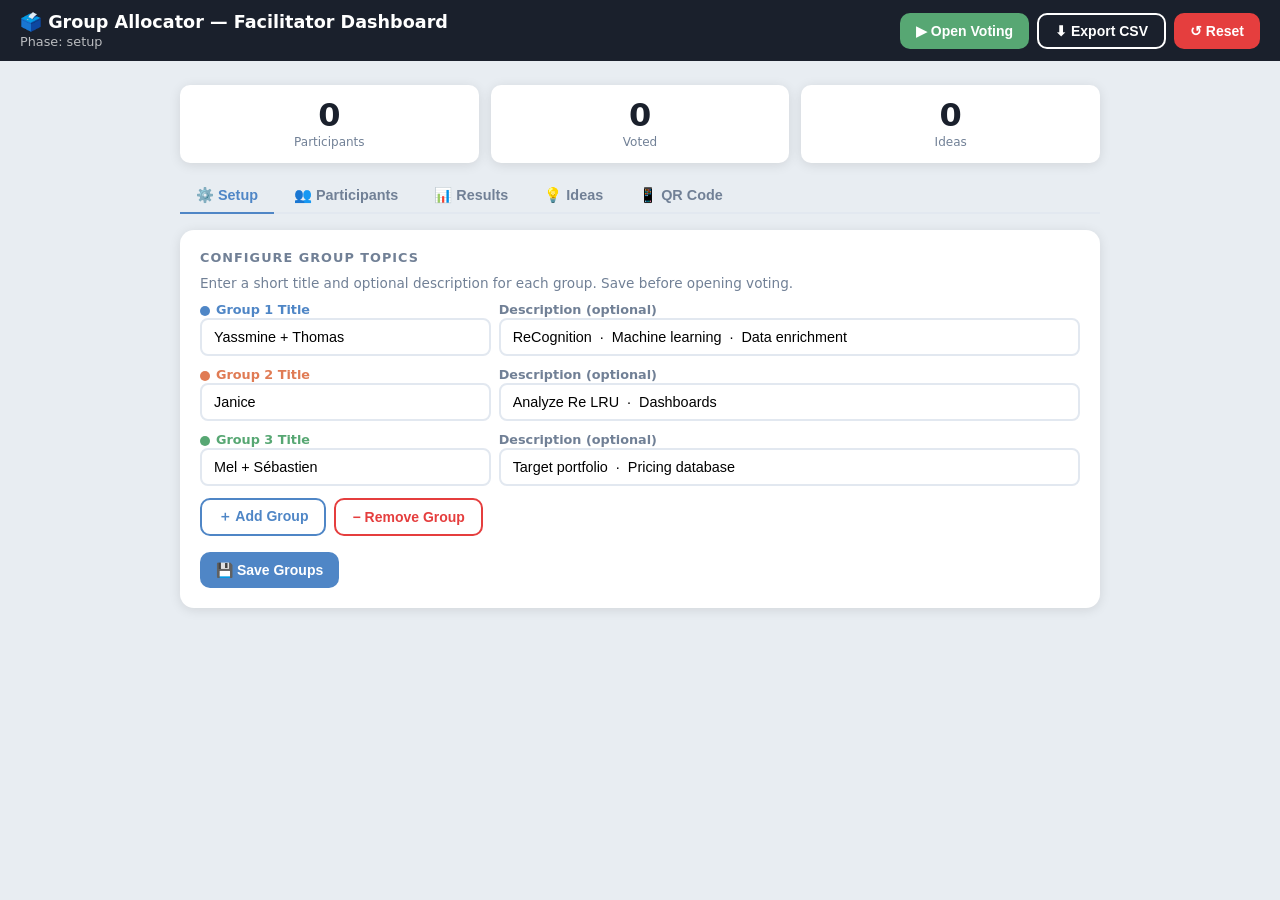
==== commit 46b1785b: "Add default group descriptions and restore defaults on reset" ====
--- a/public/admin.html
+++ b/public/admin.html
@@ -350,12 +350,14 @@
       if (rmBtn) rmBtn.disabled = (_groupCount <= MIN_GROUPS);
     }
 
+    var DEFAULT_GROUPS = [
+      { title: 'Yassmine + Thomas', description: 'ReCognition  \u00b7  Machine learning  \u00b7  Data enrichment' },
+      { title: 'Janice', description: 'Analyze Re LRU  \u00b7  Dashboards' },
+      { title: 'Mel + S\u00e9bastien', description: 'Target portfolio  \u00b7  Pricing database' }
+    ];
+
     // Render default inputs immediately so the Setup tab is never blank
-    buildGroupInputs([
-      { title: 'Yassmine + Thomas', description: '' },
-      { title: 'Janice', description: '' },
-      { title: 'Mel + S\u00e9bastien', description: '' }
-    ]);
+    buildGroupInputs(DEFAULT_GROUPS);
 
     // Also fetch server state right away (works even if socket fails)
     fetch('/api/admin/state').then(function(r) { return r.json(); }).then(function(data) {
@@ -573,7 +575,7 @@
     if (!confirm('Reset the entire session? All votes, participants, and ideas will be cleared.')) return;
     await fetch('/api/admin/reset', { method: 'POST' });
     showToast('Session reset ✓');
-    buildGroupInputs([]);
+    buildGroupInputs(DEFAULT_GROUPS);
   }
 
 </script>
